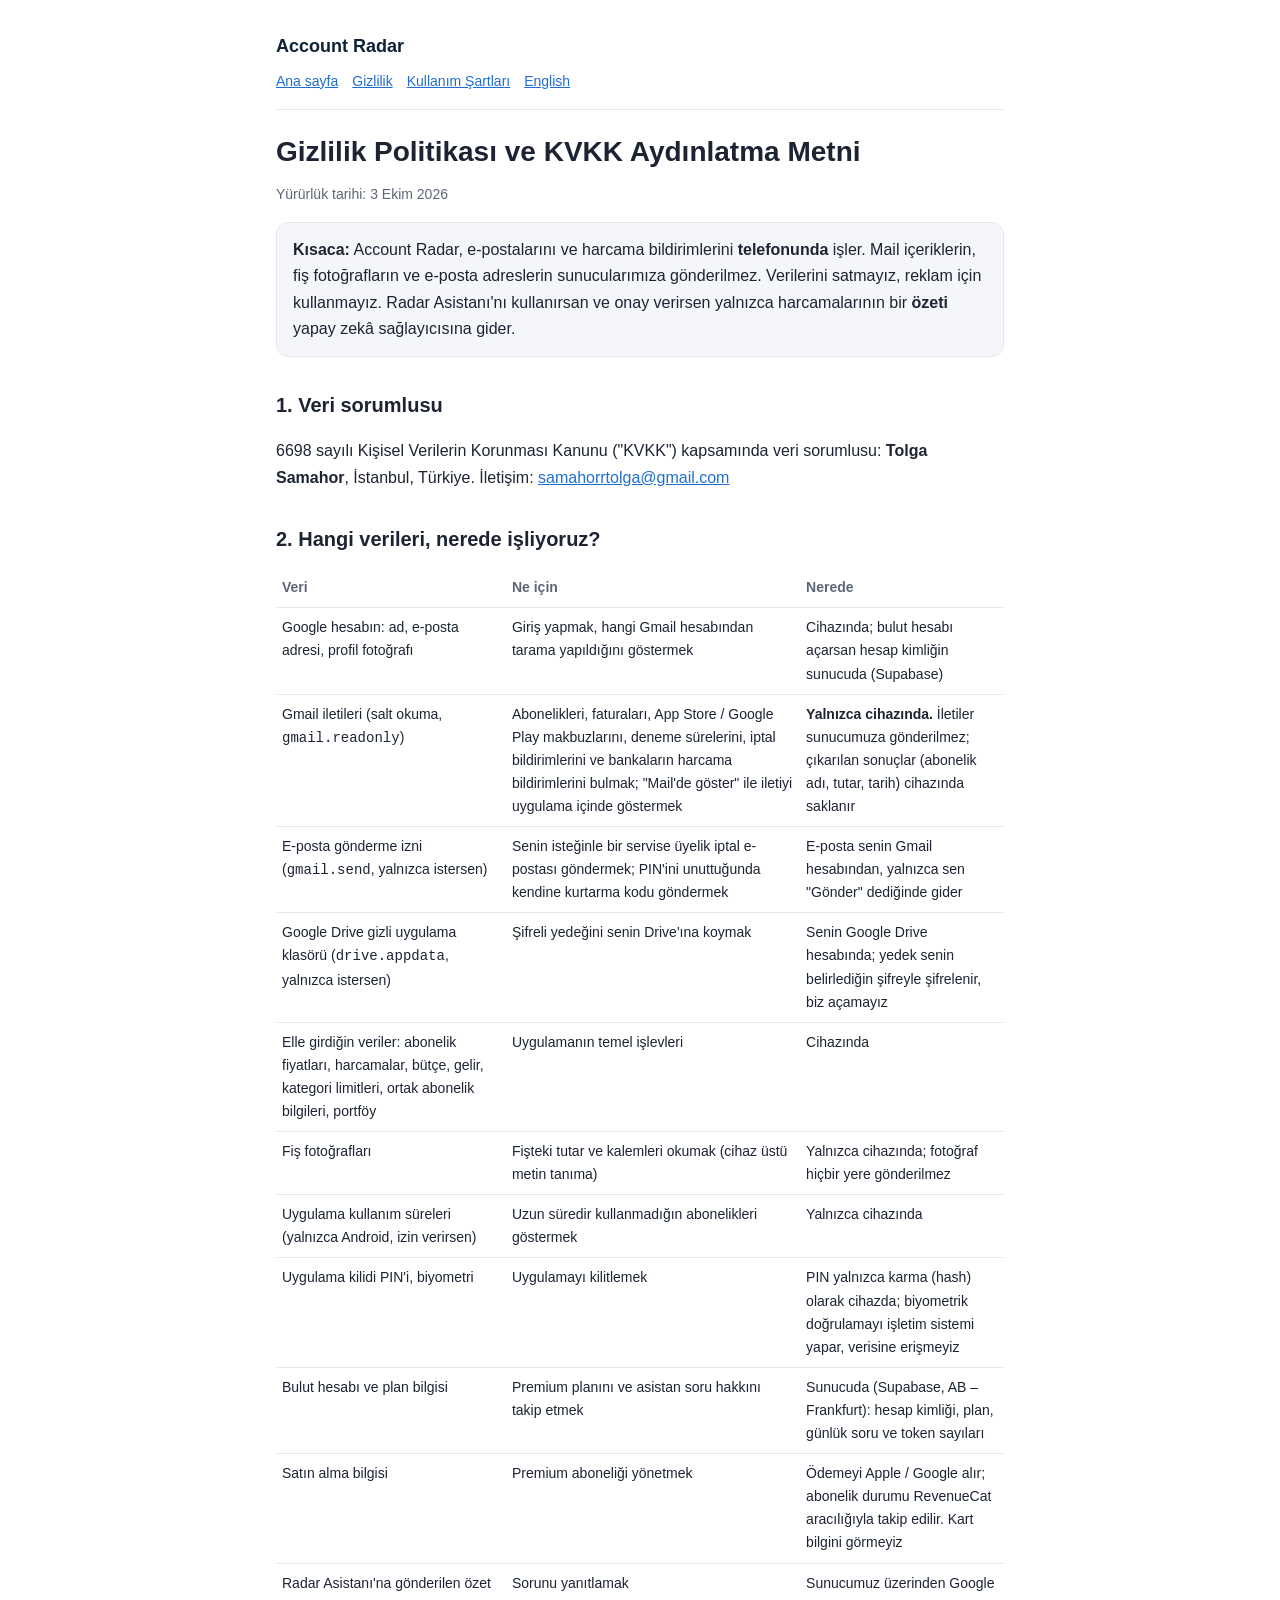
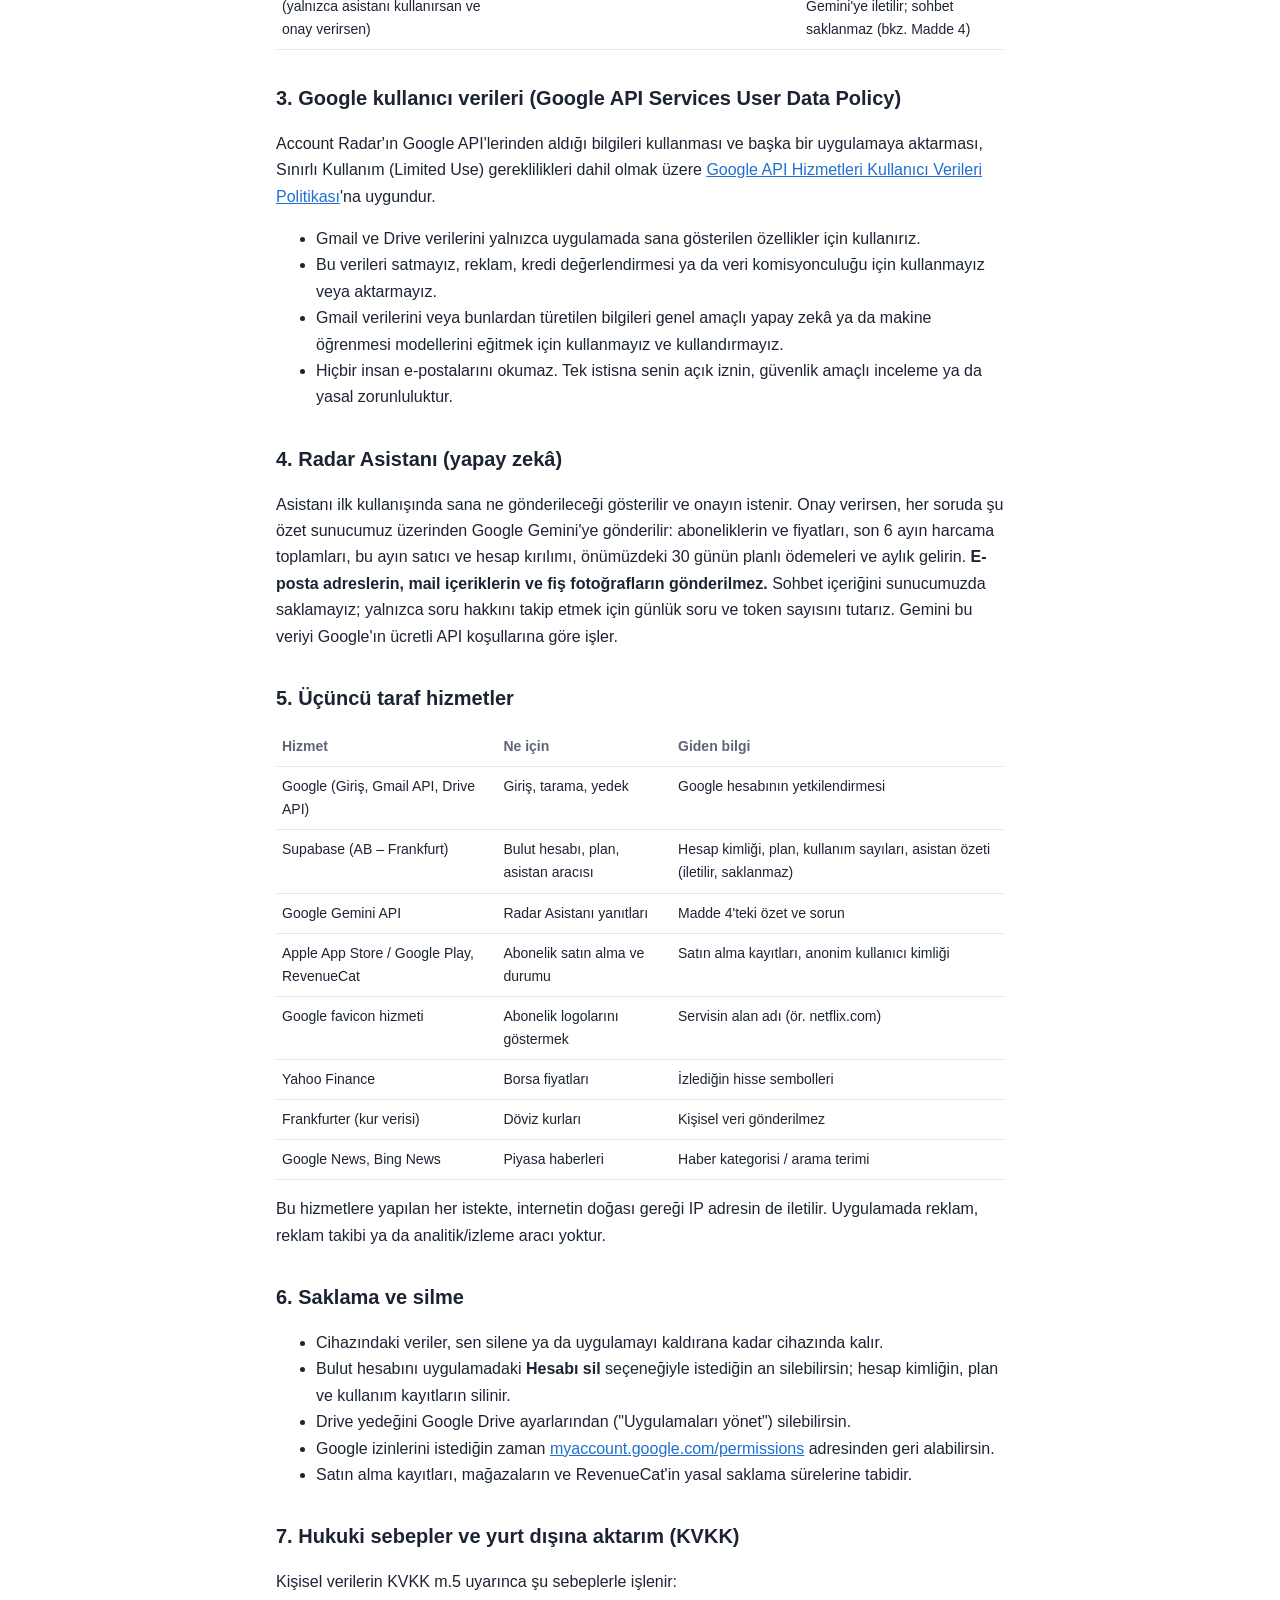
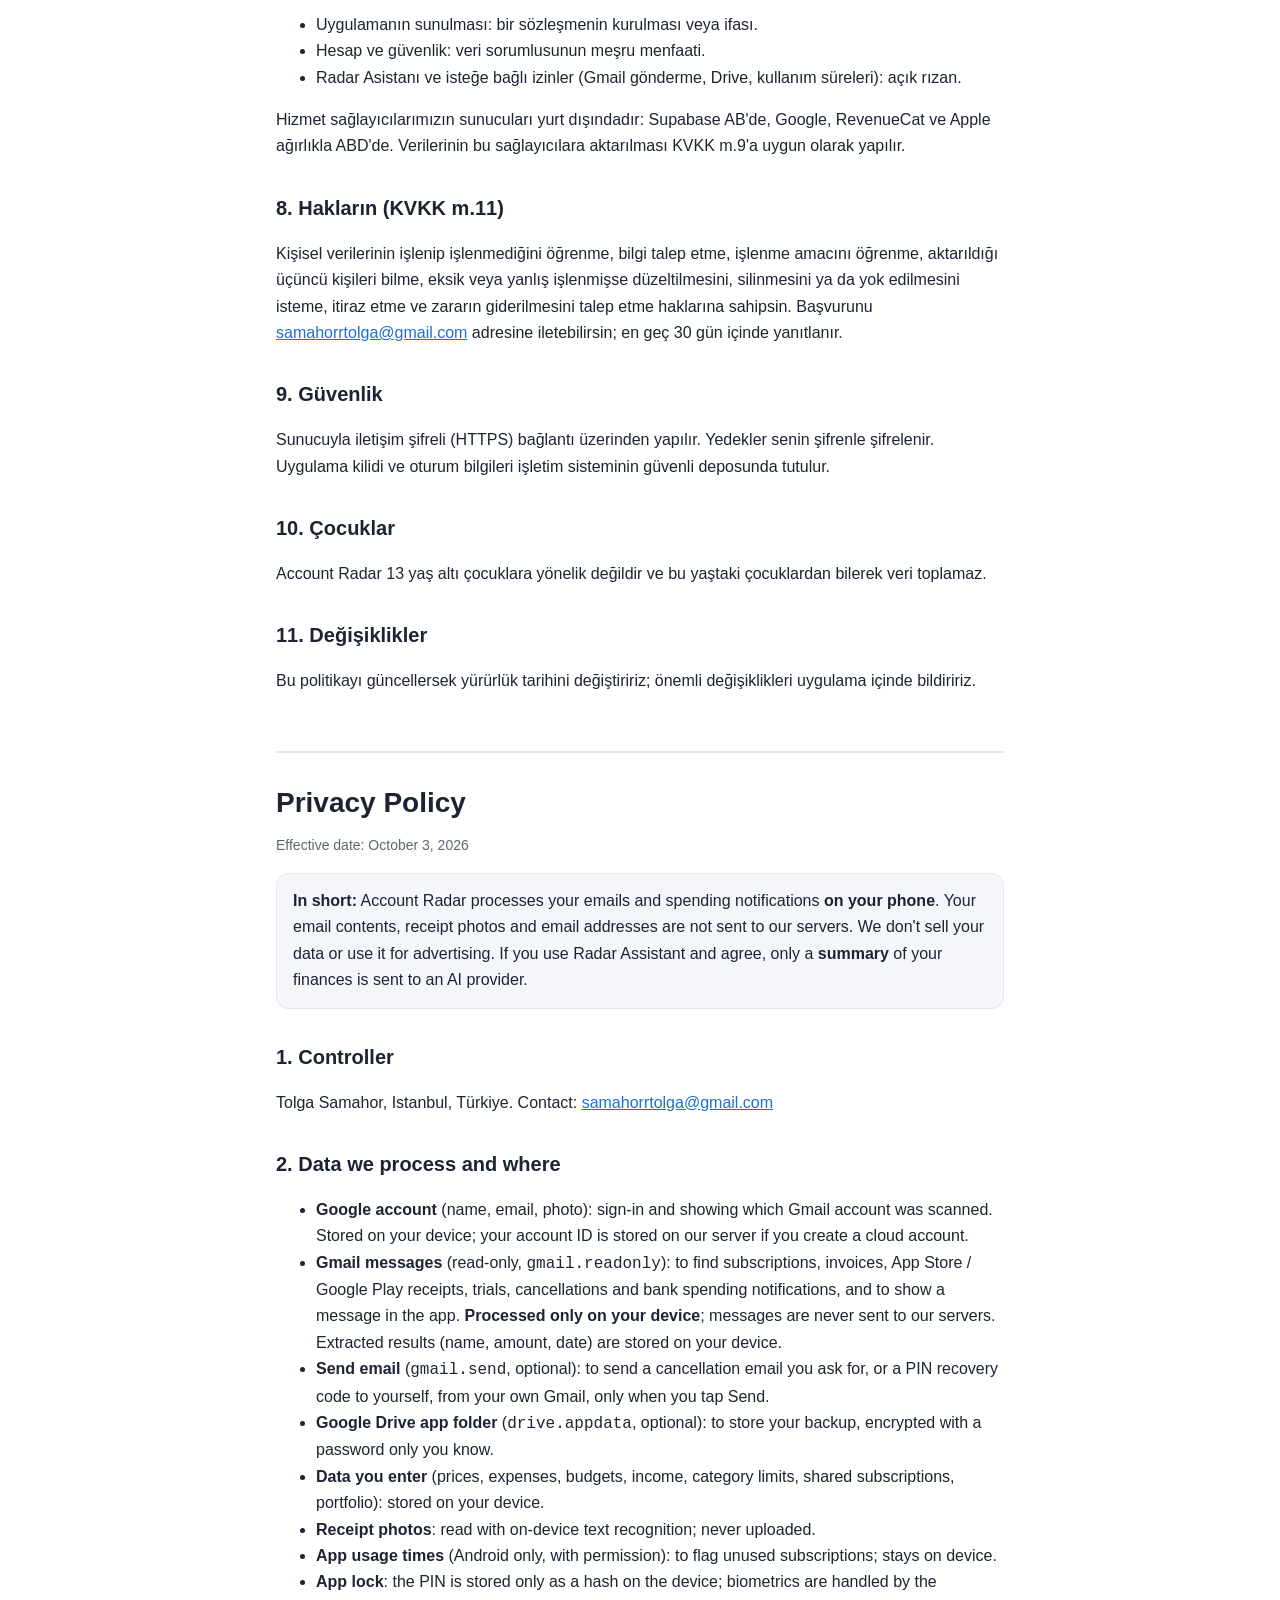
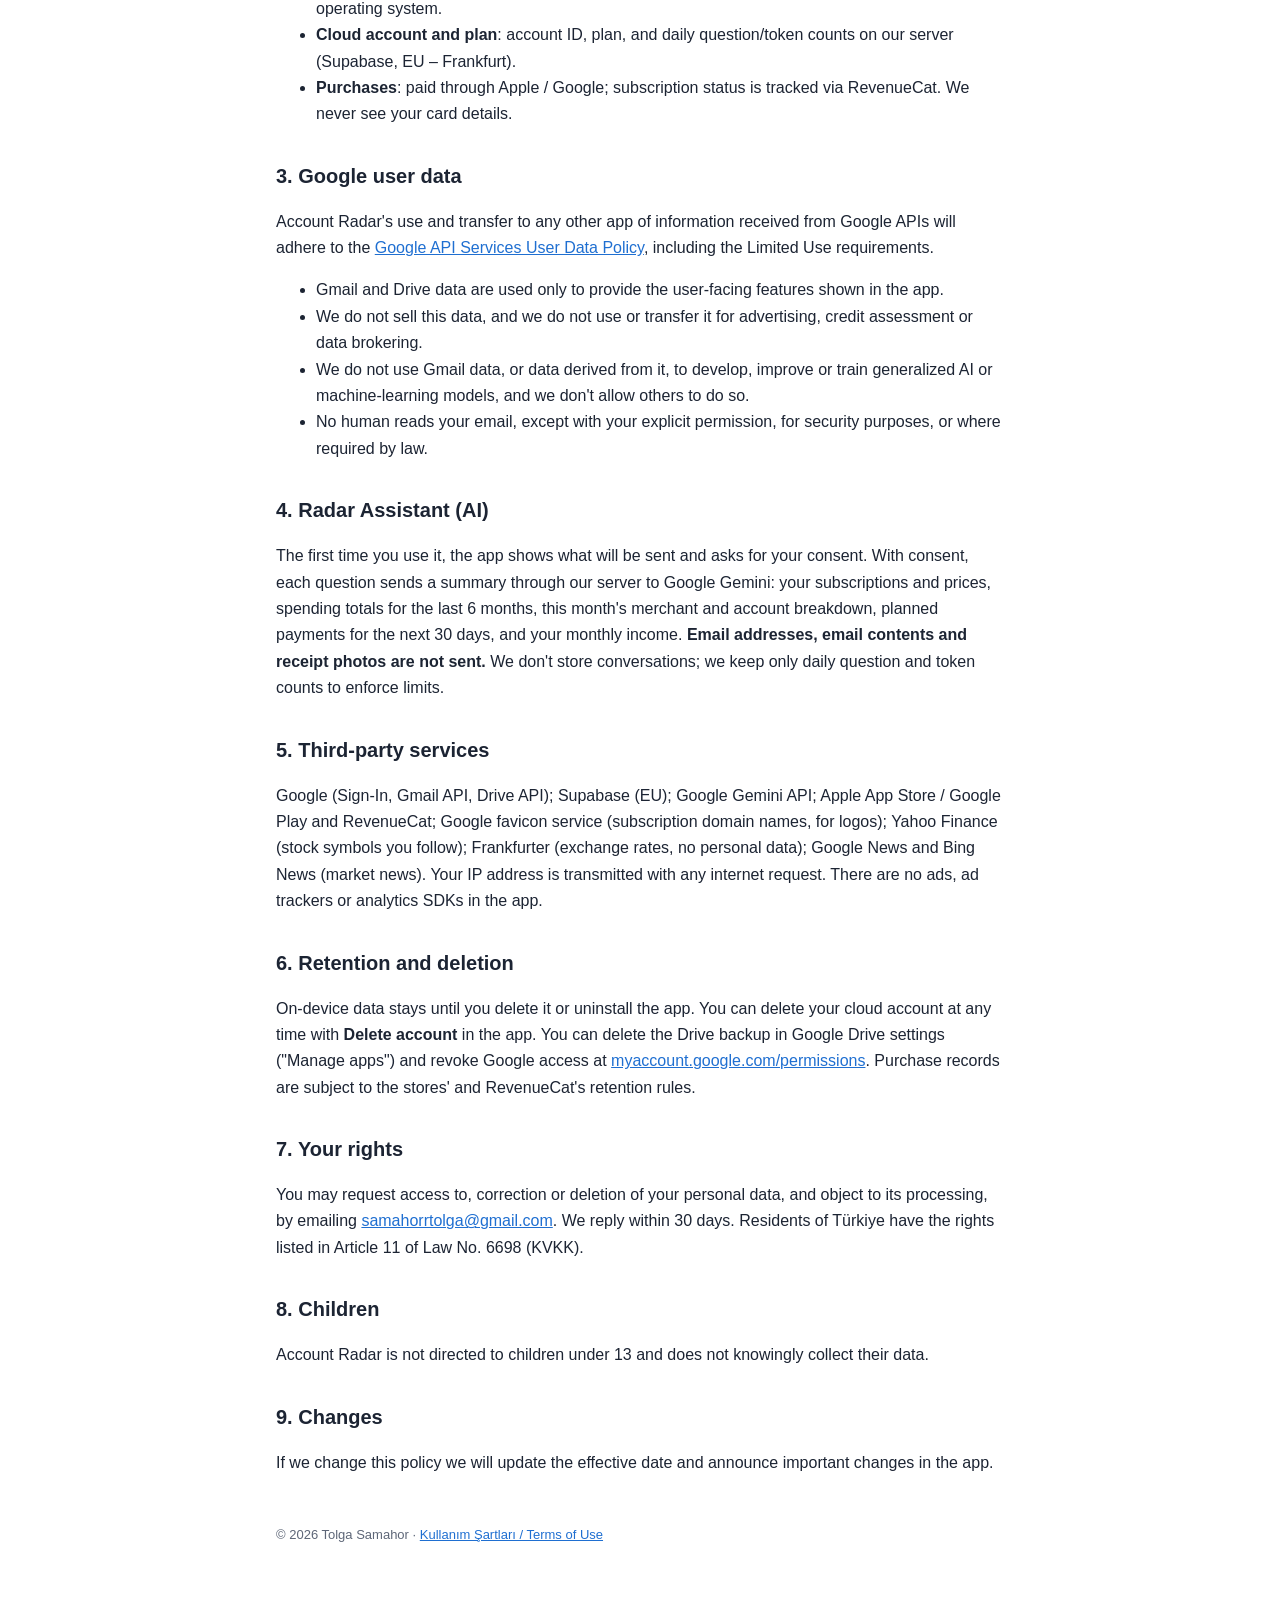
==== privacy.html @ ed90508c "Add files via upload" ====
<!doctype html>
<html lang="tr">
<head>
<meta charset="utf-8">
<meta name="viewport" content="width=device-width, initial-scale=1">
<title>Gizlilik Politikası · Account Radar</title>
<link rel="stylesheet" href="style.css">
</head>
<body>
<main>
<header>
  <a class="brand" href="index.html">Account Radar</a>
  <nav><a href="index.html">Ana sayfa</a><a href="privacy.html">Gizlilik</a><a href="terms.html">Kullanım Şartları</a><a href="#en">English</a></nav>
</header>

<h1>Gizlilik Politikası ve KVKK Aydınlatma Metni</h1>
<p class="muted">Yürürlük tarihi: 3 Ekim 2026</p>

<div class="box">
  <strong>Kısaca:</strong> Account Radar, e-postalarını ve harcama bildirimlerini <strong>telefonunda</strong> işler. Mail içeriklerin, fiş fotoğrafların ve e-posta adreslerin sunucularımıza gönderilmez. Verilerini satmayız, reklam için kullanmayız. Radar Asistanı'nı kullanırsan ve onay verirsen yalnızca harcamalarının bir <strong>özeti</strong> yapay zekâ sağlayıcısına gider.
</div>

<h2>1. Veri sorumlusu</h2>
<p>6698 sayılı Kişisel Verilerin Korunması Kanunu ("KVKK") kapsamında veri sorumlusu: <strong>Tolga Samahor</strong>, İstanbul, Türkiye. İletişim: <a href="mailto:samahorrtolga@gmail.com">samahorrtolga@gmail.com</a></p>

<h2>2. Hangi verileri, nerede işliyoruz?</h2>
<table>
  <thead><tr><th>Veri</th><th>Ne için</th><th>Nerede</th></tr></thead>
  <tbody>
    <tr><td>Google hesabın: ad, e-posta adresi, profil fotoğrafı</td><td>Giriş yapmak, hangi Gmail hesabından tarama yapıldığını göstermek</td><td>Cihazında; bulut hesabı açarsan hesap kimliğin sunucuda (Supabase)</td></tr>
    <tr><td>Gmail iletileri (salt okuma, <code>gmail.readonly</code>)</td><td>Abonelikleri, faturaları, App Store / Google Play makbuzlarını, deneme sürelerini, iptal bildirimlerini ve bankaların harcama bildirimlerini bulmak; "Mail'de göster" ile iletiyi uygulama içinde göstermek</td><td><strong>Yalnızca cihazında.</strong> İletiler sunucumuza gönderilmez; çıkarılan sonuçlar (abonelik adı, tutar, tarih) cihazında saklanır</td></tr>
    <tr><td>E-posta gönderme izni (<code>gmail.send</code>, yalnızca istersen)</td><td>Senin isteğinle bir servise üyelik iptal e-postası göndermek; PIN'ini unuttuğunda kendine kurtarma kodu göndermek</td><td>E-posta senin Gmail hesabından, yalnızca sen "Gönder" dediğinde gider</td></tr>
    <tr><td>Google Drive gizli uygulama klasörü (<code>drive.appdata</code>, yalnızca istersen)</td><td>Şifreli yedeğini senin Drive'ına koymak</td><td>Senin Google Drive hesabında; yedek senin belirlediğin şifreyle şifrelenir, biz açamayız</td></tr>
    <tr><td>Elle girdiğin veriler: abonelik fiyatları, harcamalar, bütçe, gelir, kategori limitleri, ortak abonelik bilgileri, portföy</td><td>Uygulamanın temel işlevleri</td><td>Cihazında</td></tr>
    <tr><td>Fiş fotoğrafları</td><td>Fişteki tutar ve kalemleri okumak (cihaz üstü metin tanıma)</td><td>Yalnızca cihazında; fotoğraf hiçbir yere gönderilmez</td></tr>
    <tr><td>Uygulama kullanım süreleri (yalnızca Android, izin verirsen)</td><td>Uzun süredir kullanmadığın abonelikleri göstermek</td><td>Yalnızca cihazında</td></tr>
    <tr><td>Uygulama kilidi PIN'i, biyometri</td><td>Uygulamayı kilitlemek</td><td>PIN yalnızca karma (hash) olarak cihazda; biyometrik doğrulamayı işletim sistemi yapar, verisine erişmeyiz</td></tr>
    <tr><td>Bulut hesabı ve plan bilgisi</td><td>Premium planını ve asistan soru hakkını takip etmek</td><td>Sunucuda (Supabase, AB – Frankfurt): hesap kimliği, plan, günlük soru ve token sayıları</td></tr>
    <tr><td>Satın alma bilgisi</td><td>Premium aboneliği yönetmek</td><td>Ödemeyi Apple / Google alır; abonelik durumu RevenueCat aracılığıyla takip edilir. Kart bilgini görmeyiz</td></tr>
    <tr><td>Radar Asistanı'na gönderilen özet (yalnızca asistanı kullanırsan ve onay verirsen)</td><td>Sorunu yanıtlamak</td><td>Sunucumuz üzerinden Google Gemini'ye iletilir; sohbet saklanmaz (bkz. Madde 4)</td></tr>
  </tbody>
</table>

<h2>3. Google kullanıcı verileri (Google API Services User Data Policy)</h2>
<p>Account Radar'ın Google API'lerinden aldığı bilgileri kullanması ve başka bir uygulamaya aktarması, Sınırlı Kullanım (Limited Use) gereklilikleri dahil olmak üzere <a href="https://developers.google.com/terms/api-services-user-data-policy">Google API Hizmetleri Kullanıcı Verileri Politikası</a>'na uygundur.</p>
<ul>
  <li>Gmail ve Drive verilerini yalnızca uygulamada sana gösterilen özellikler için kullanırız.</li>
  <li>Bu verileri satmayız, reklam, kredi değerlendirmesi ya da veri komisyonculuğu için kullanmayız veya aktarmayız.</li>
  <li>Gmail verilerini veya bunlardan türetilen bilgileri genel amaçlı yapay zekâ ya da makine öğrenmesi modellerini eğitmek için kullanmayız ve kullandırmayız.</li>
  <li>Hiçbir insan e-postalarını okumaz. Tek istisna senin açık iznin, güvenlik amaçlı inceleme ya da yasal zorunluluktur.</li>
</ul>

<h2>4. Radar Asistanı (yapay zekâ)</h2>
<p>Asistanı ilk kullanışında sana ne gönderileceği gösterilir ve onayın istenir. Onay verirsen, her soruda şu özet sunucumuz üzerinden Google Gemini'ye gönderilir: aboneliklerin ve fiyatları, son 6 ayın harcama toplamları, bu ayın satıcı ve hesap kırılımı, önümüzdeki 30 günün planlı ödemeleri ve aylık gelirin. <strong>E-posta adreslerin, mail içeriklerin ve fiş fotoğrafların gönderilmez.</strong> Sohbet içeriğini sunucumuzda saklamayız; yalnızca soru hakkını takip etmek için günlük soru ve token sayısını tutarız. Gemini bu veriyi Google'ın ücretli API koşullarına göre işler.</p>

<h2>5. Üçüncü taraf hizmetler</h2>
<table>
  <thead><tr><th>Hizmet</th><th>Ne için</th><th>Giden bilgi</th></tr></thead>
  <tbody>
    <tr><td>Google (Giriş, Gmail API, Drive API)</td><td>Giriş, tarama, yedek</td><td>Google hesabının yetkilendirmesi</td></tr>
    <tr><td>Supabase (AB – Frankfurt)</td><td>Bulut hesabı, plan, asistan aracısı</td><td>Hesap kimliği, plan, kullanım sayıları, asistan özeti (iletilir, saklanmaz)</td></tr>
    <tr><td>Google Gemini API</td><td>Radar Asistanı yanıtları</td><td>Madde 4'teki özet ve sorun</td></tr>
    <tr><td>Apple App Store / Google Play, RevenueCat</td><td>Abonelik satın alma ve durumu</td><td>Satın alma kayıtları, anonim kullanıcı kimliği</td></tr>
    <tr><td>Google favicon hizmeti</td><td>Abonelik logolarını göstermek</td><td>Servisin alan adı (ör. netflix.com)</td></tr>
    <tr><td>Yahoo Finance</td><td>Borsa fiyatları</td><td>İzlediğin hisse sembolleri</td></tr>
    <tr><td>Frankfurter (kur verisi)</td><td>Döviz kurları</td><td>Kişisel veri gönderilmez</td></tr>
    <tr><td>Google News, Bing News</td><td>Piyasa haberleri</td><td>Haber kategorisi / arama terimi</td></tr>
  </tbody>
</table>
<p>Bu hizmetlere yapılan her istekte, internetin doğası gereği IP adresin de iletilir. Uygulamada reklam, reklam takibi ya da analitik/izleme aracı yoktur.</p>

<h2>6. Saklama ve silme</h2>
<ul>
  <li>Cihazındaki veriler, sen silene ya da uygulamayı kaldırana kadar cihazında kalır.</li>
  <li>Bulut hesabını uygulamadaki <strong>Hesabı sil</strong> seçeneğiyle istediğin an silebilirsin; hesap kimliğin, plan ve kullanım kayıtların silinir.</li>
  <li>Drive yedeğini Google Drive ayarlarından ("Uygulamaları yönet") silebilirsin.</li>
  <li>Google izinlerini istediğin zaman <a href="https://myaccount.google.com/permissions">myaccount.google.com/permissions</a> adresinden geri alabilirsin.</li>
  <li>Satın alma kayıtları, mağazaların ve RevenueCat'in yasal saklama sürelerine tabidir.</li>
</ul>

<h2>7. Hukuki sebepler ve yurt dışına aktarım (KVKK)</h2>
<p>Kişisel verilerin KVKK m.5 uyarınca şu sebeplerle işlenir:</p>
<ul>
  <li>Uygulamanın sunulması: bir sözleşmenin kurulması veya ifası.</li>
  <li>Hesap ve güvenlik: veri sorumlusunun meşru menfaati.</li>
  <li>Radar Asistanı ve isteğe bağlı izinler (Gmail gönderme, Drive, kullanım süreleri): açık rızan.</li>
</ul>
<p>Hizmet sağlayıcılarımızın sunucuları yurt dışındadır: Supabase AB'de, Google, RevenueCat ve Apple ağırlıkla ABD'de. Verilerinin bu sağlayıcılara aktarılması KVKK m.9'a uygun olarak yapılır.</p>

<h2>8. Hakların (KVKK m.11)</h2>
<p>Kişisel verilerinin işlenip işlenmediğini öğrenme, bilgi talep etme, işlenme amacını öğrenme, aktarıldığı üçüncü kişileri bilme, eksik veya yanlış işlenmişse düzeltilmesini, silinmesini ya da yok edilmesini isteme, itiraz etme ve zararın giderilmesini talep etme haklarına sahipsin. Başvurunu <a href="mailto:samahorrtolga@gmail.com">samahorrtolga@gmail.com</a> adresine iletebilirsin; en geç 30 gün içinde yanıtlanır.</p>

<h2>9. Güvenlik</h2>
<p>Sunucuyla iletişim şifreli (HTTPS) bağlantı üzerinden yapılır. Yedekler senin şifrenle şifrelenir. Uygulama kilidi ve oturum bilgileri işletim sisteminin güvenli deposunda tutulur.</p>

<h2>10. Çocuklar</h2>
<p>Account Radar 13 yaş altı çocuklara yönelik değildir ve bu yaştaki çocuklardan bilerek veri toplamaz.</p>

<h2>11. Değişiklikler</h2>
<p>Bu politikayı güncellersek yürürlük tarihini değiştiririz; önemli değişiklikleri uygulama içinde bildiririz.</p>

<!-- ============================ ENGLISH ============================ -->
<section class="lang" id="en" lang="en">
<h1>Privacy Policy</h1>
<p class="muted">Effective date: October 3, 2026</p>

<div class="box">
  <strong>In short:</strong> Account Radar processes your emails and spending notifications <strong>on your phone</strong>. Your email contents, receipt photos and email addresses are not sent to our servers. We don't sell your data or use it for advertising. If you use Radar Assistant and agree, only a <strong>summary</strong> of your finances is sent to an AI provider.
</div>

<h2>1. Controller</h2>
<p>Tolga Samahor, Istanbul, Türkiye. Contact: <a href="mailto:samahorrtolga@gmail.com">samahorrtolga@gmail.com</a></p>

<h2>2. Data we process and where</h2>
<ul>
  <li><strong>Google account</strong> (name, email, photo): sign-in and showing which Gmail account was scanned. Stored on your device; your account ID is stored on our server if you create a cloud account.</li>
  <li><strong>Gmail messages</strong> (read-only, <code>gmail.readonly</code>): to find subscriptions, invoices, App Store / Google Play receipts, trials, cancellations and bank spending notifications, and to show a message in the app. <strong>Processed only on your device</strong>; messages are never sent to our servers. Extracted results (name, amount, date) are stored on your device.</li>
  <li><strong>Send email</strong> (<code>gmail.send</code>, optional): to send a cancellation email you ask for, or a PIN recovery code to yourself, from your own Gmail, only when you tap Send.</li>
  <li><strong>Google Drive app folder</strong> (<code>drive.appdata</code>, optional): to store your backup, encrypted with a password only you know.</li>
  <li><strong>Data you enter</strong> (prices, expenses, budgets, income, category limits, shared subscriptions, portfolio): stored on your device.</li>
  <li><strong>Receipt photos</strong>: read with on-device text recognition; never uploaded.</li>
  <li><strong>App usage times</strong> (Android only, with permission): to flag unused subscriptions; stays on device.</li>
  <li><strong>App lock</strong>: the PIN is stored only as a hash on the device; biometrics are handled by the operating system.</li>
  <li><strong>Cloud account and plan</strong>: account ID, plan, and daily question/token counts on our server (Supabase, EU – Frankfurt).</li>
  <li><strong>Purchases</strong>: paid through Apple / Google; subscription status is tracked via RevenueCat. We never see your card details.</li>
</ul>

<h2>3. Google user data</h2>
<p>Account Radar's use and transfer to any other app of information received from Google APIs will adhere to the <a href="https://developers.google.com/terms/api-services-user-data-policy">Google API Services User Data Policy</a>, including the Limited Use requirements.</p>
<ul>
  <li>Gmail and Drive data are used only to provide the user-facing features shown in the app.</li>
  <li>We do not sell this data, and we do not use or transfer it for advertising, credit assessment or data brokering.</li>
  <li>We do not use Gmail data, or data derived from it, to develop, improve or train generalized AI or machine-learning models, and we don't allow others to do so.</li>
  <li>No human reads your email, except with your explicit permission, for security purposes, or where required by law.</li>
</ul>

<h2>4. Radar Assistant (AI)</h2>
<p>The first time you use it, the app shows what will be sent and asks for your consent. With consent, each question sends a summary through our server to Google Gemini: your subscriptions and prices, spending totals for the last 6 months, this month's merchant and account breakdown, planned payments for the next 30 days, and your monthly income. <strong>Email addresses, email contents and receipt photos are not sent.</strong> We don't store conversations; we keep only daily question and token counts to enforce limits.</p>

<h2>5. Third-party services</h2>
<p>Google (Sign-In, Gmail API, Drive API); Supabase (EU); Google Gemini API; Apple App Store / Google Play and RevenueCat; Google favicon service (subscription domain names, for logos); Yahoo Finance (stock symbols you follow); Frankfurter (exchange rates, no personal data); Google News and Bing News (market news). Your IP address is transmitted with any internet request. There are no ads, ad trackers or analytics SDKs in the app.</p>

<h2>6. Retention and deletion</h2>
<p>On-device data stays until you delete it or uninstall the app. You can delete your cloud account at any time with <strong>Delete account</strong> in the app. You can delete the Drive backup in Google Drive settings ("Manage apps") and revoke Google access at <a href="https://myaccount.google.com/permissions">myaccount.google.com/permissions</a>. Purchase records are subject to the stores' and RevenueCat's retention rules.</p>

<h2>7. Your rights</h2>
<p>You may request access to, correction or deletion of your personal data, and object to its processing, by emailing <a href="mailto:samahorrtolga@gmail.com">samahorrtolga@gmail.com</a>. We reply within 30 days. Residents of Türkiye have the rights listed in Article 11 of Law No. 6698 (KVKK).</p>

<h2>8. Children</h2>
<p>Account Radar is not directed to children under 13 and does not knowingly collect their data.</p>

<h2>9. Changes</h2>
<p>If we change this policy we will update the effective date and announce important changes in the app.</p>
</section>

<footer>© 2026 Tolga Samahor · <a href="terms.html">Kullanım Şartları / Terms of Use</a></footer>
</main>
</body>
</html>
---- style.css ----
:root {
  --bg: #ffffff;
  --fg: #1c2433;
  --muted: #5d6677;
  --line: #e3e7ee;
  --accent: #0e2136;
  --link: #1f6fd1;
  --soft: #f4f6fa;
}
@media (prefers-color-scheme: dark) {
  :root {
    --bg: #0b1420;
    --fg: #e6ebf2;
    --muted: #9aa5b5;
    --line: #223044;
    --accent: #79bdff;
    --link: #79bdff;
    --soft: #121e2d;
  }
}
* { box-sizing: border-box; }
body {
  margin: 0;
  background: var(--bg);
  color: var(--fg);
  font: 16px/1.65 -apple-system, BlinkMacSystemFont, "Segoe UI", Inter, Roboto, sans-serif;
}
main { max-width: 760px; margin: 0 auto; padding: 32px 16px 64px; }
header { border-bottom: 1px solid var(--line); padding-bottom: 16px; margin-bottom: 24px; }
header a.brand { color: var(--accent); font-weight: 700; text-decoration: none; font-size: 18px; }
nav { margin-top: 8px; font-size: 14px; }
nav a { margin-right: 14px; }
h1 { font-size: 28px; line-height: 1.25; margin: 8px 0 4px; }
h2 { font-size: 20px; margin: 32px 0 8px; }
h3 { font-size: 16px; margin: 20px 0 6px; }
p, li { color: var(--fg); }
.muted { color: var(--muted); font-size: 14px; }
a { color: var(--link); }
.box { background: var(--soft); border: 1px solid var(--line); border-radius: 12px; padding: 14px 16px; margin: 16px 0; }
table { width: 100%; border-collapse: collapse; font-size: 14px; margin: 12px 0; }
th, td { text-align: left; vertical-align: top; padding: 8px 6px; border-bottom: 1px solid var(--line); }
th { color: var(--muted); font-weight: 600; }
.lang { margin-top: 56px; padding-top: 24px; border-top: 2px solid var(--line); }
footer { margin-top: 48px; color: var(--muted); font-size: 13px; }
@media (max-width: 520px) { table, thead, tbody, tr, th, td { display: block; } thead { display: none; } td { border: 0; padding: 2px 0; } tr { border-bottom: 1px solid var(--line); padding: 8px 0; } }
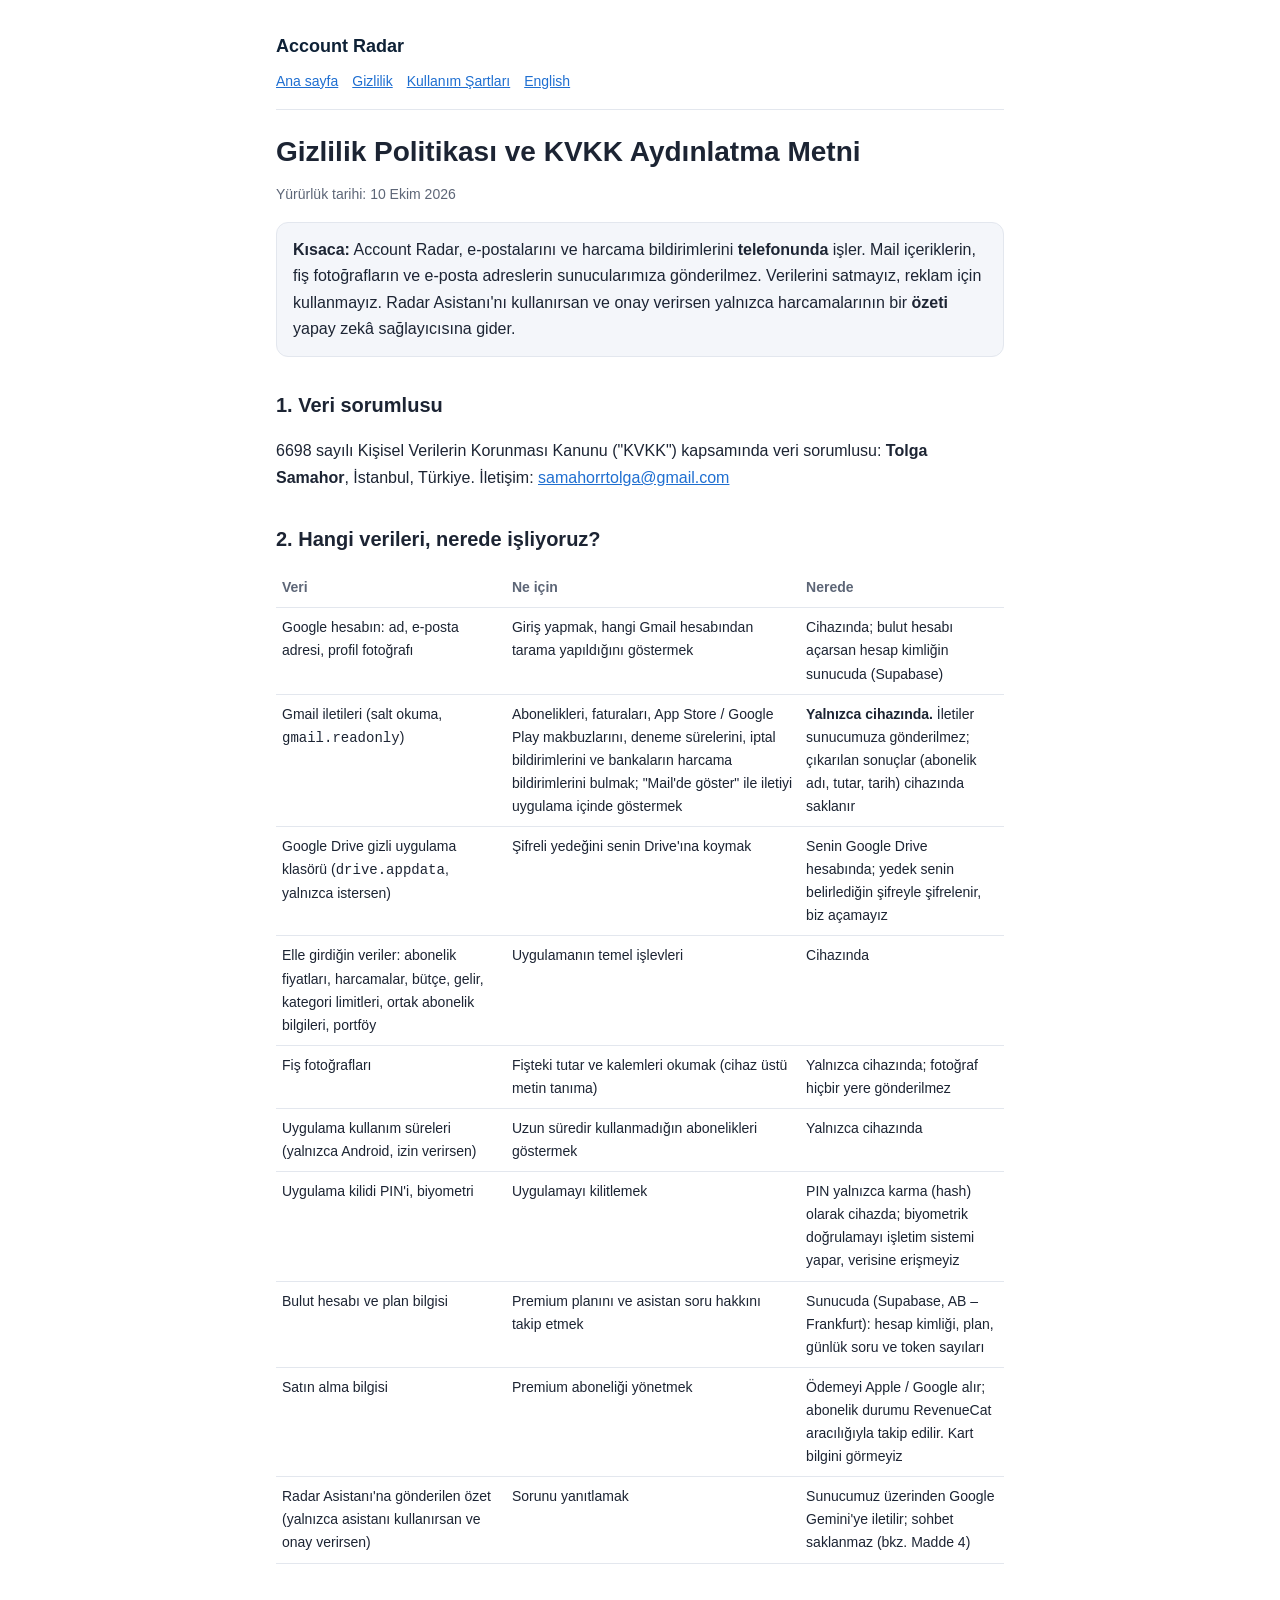
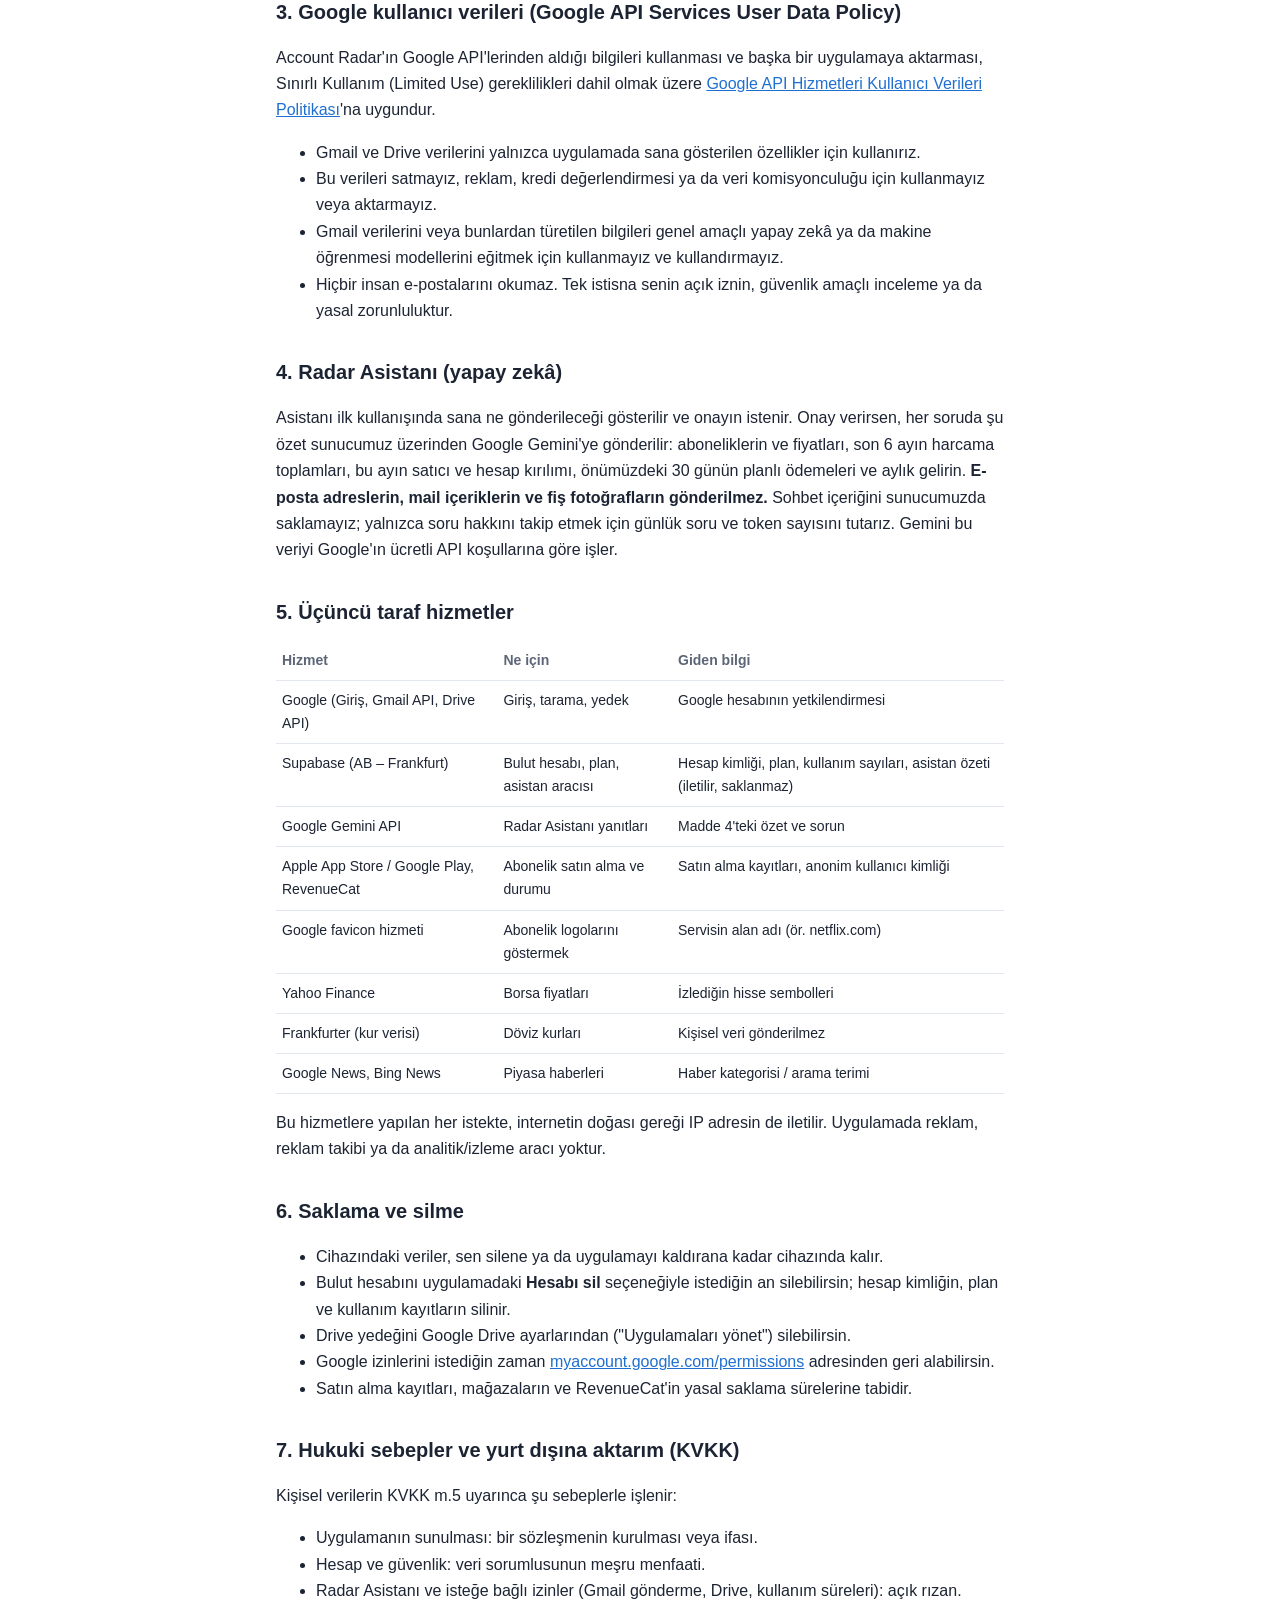
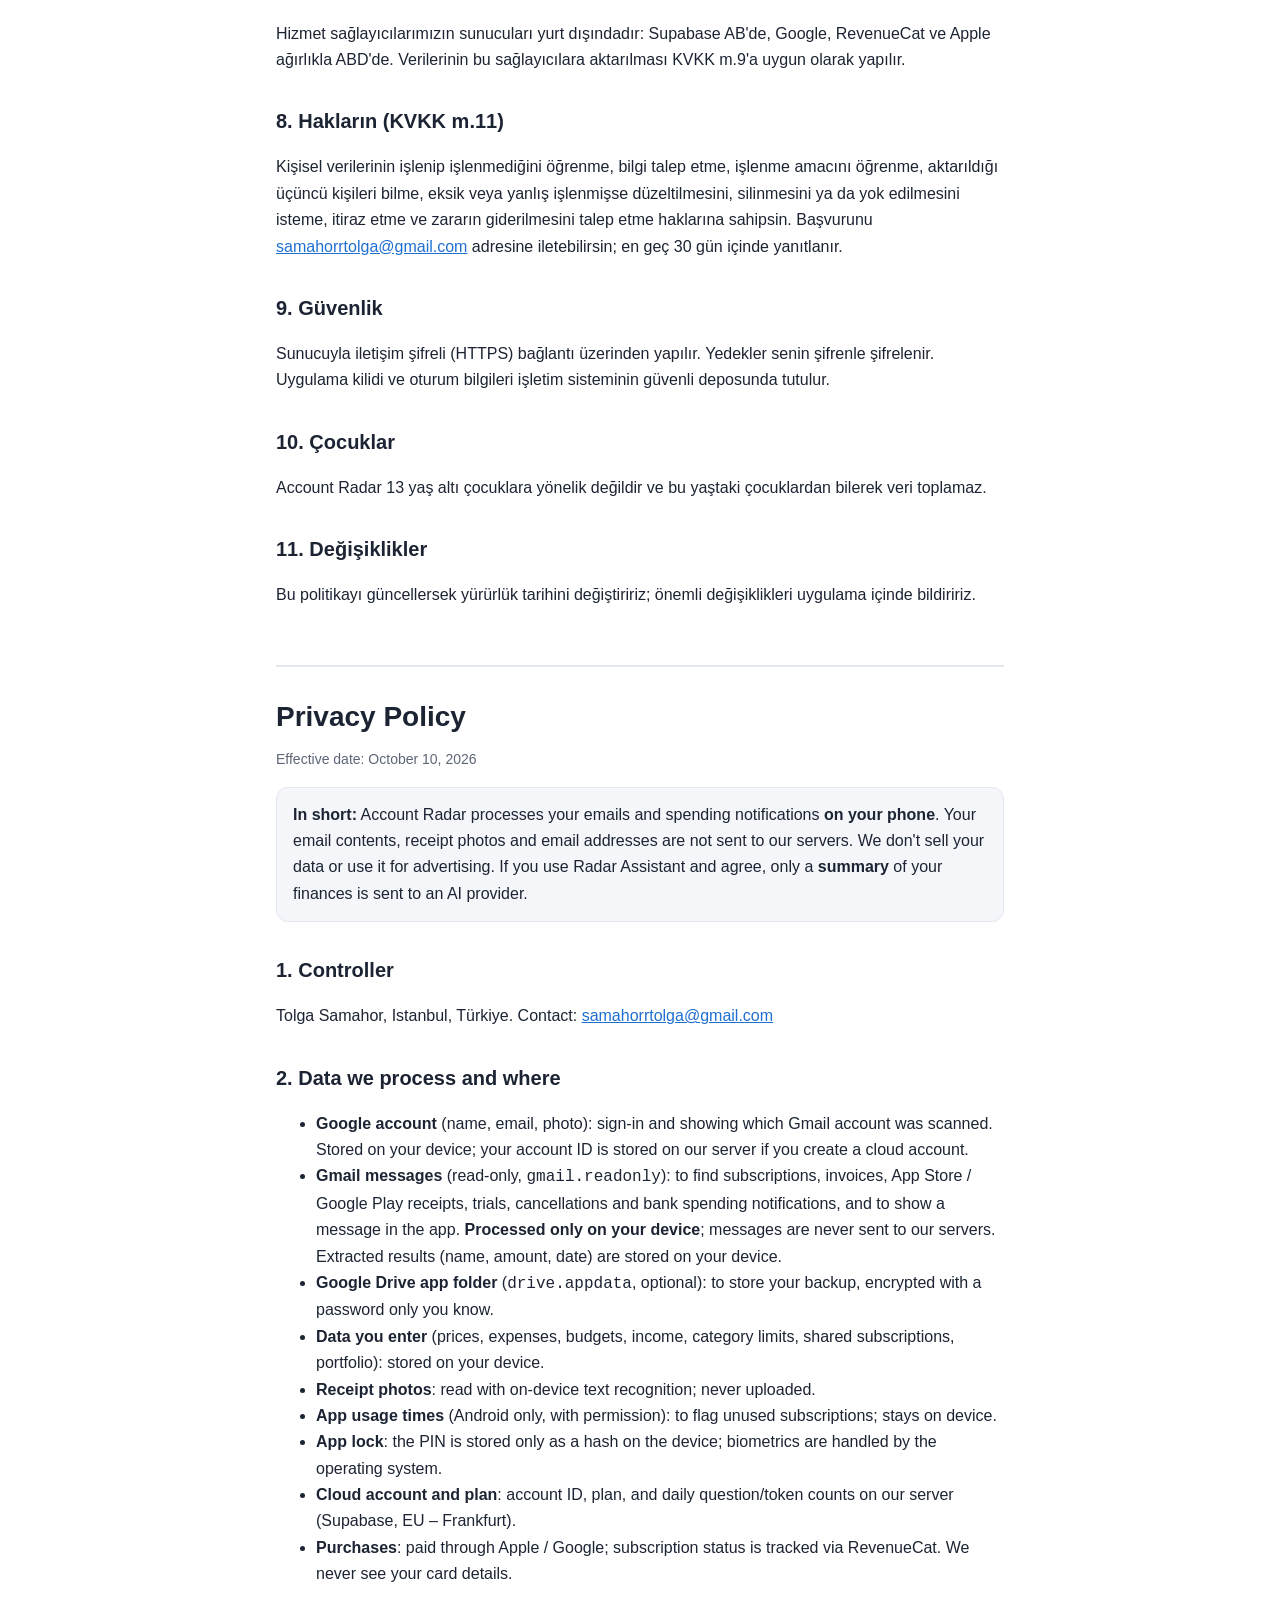
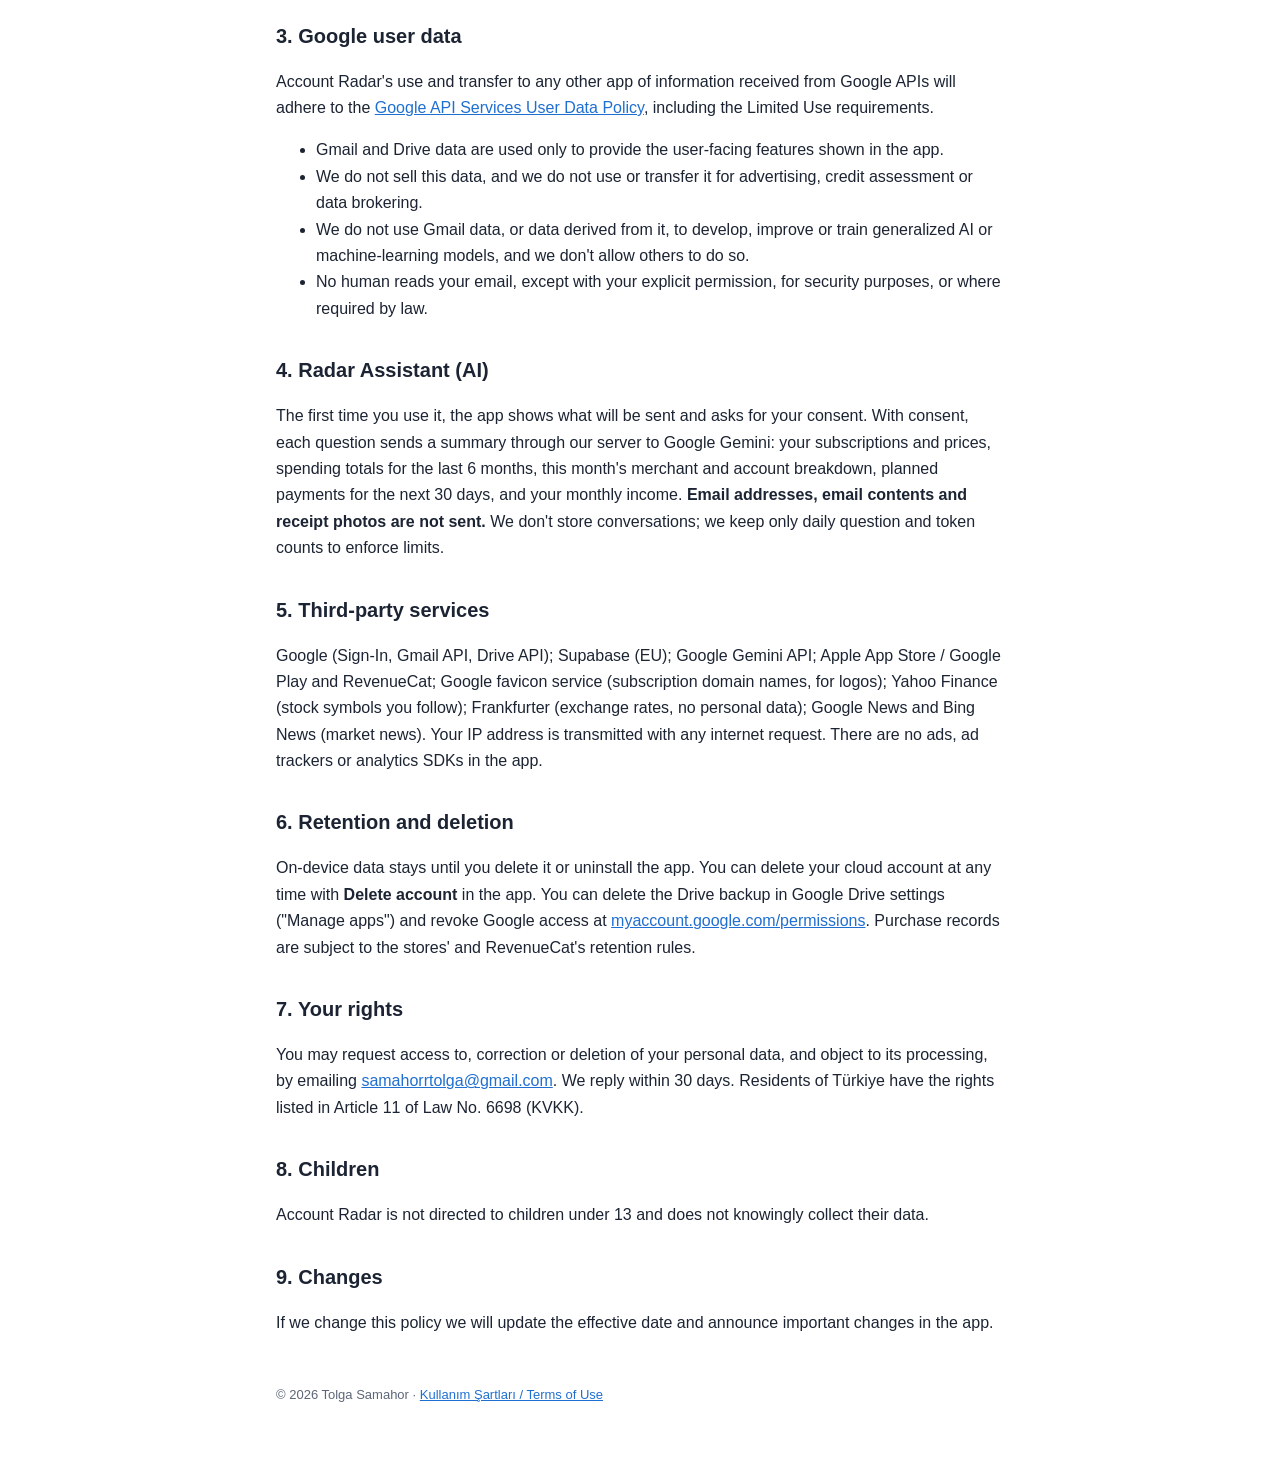
==== commit 719d12f0: "Add files via upload" ====
--- a/privacy.html
+++ b/privacy.html
@@ -14,7 +14,7 @@
 </header>
 
 <h1>Gizlilik Politikası ve KVKK Aydınlatma Metni</h1>
-<p class="muted">Yürürlük tarihi: 3 Ekim 2026</p>
+<p class="muted">Yürürlük tarihi: 10 Ekim 2026</p>
 
 <div class="box">
   <strong>Kısaca:</strong> Account Radar, e-postalarını ve harcama bildirimlerini <strong>telefonunda</strong> işler. Mail içeriklerin, fiş fotoğrafların ve e-posta adreslerin sunucularımıza gönderilmez. Verilerini satmayız, reklam için kullanmayız. Radar Asistanı'nı kullanırsan ve onay verirsen yalnızca harcamalarının bir <strong>özeti</strong> yapay zekâ sağlayıcısına gider.
@@ -29,7 +29,6 @@
   <tbody>
     <tr><td>Google hesabın: ad, e-posta adresi, profil fotoğrafı</td><td>Giriş yapmak, hangi Gmail hesabından tarama yapıldığını göstermek</td><td>Cihazında; bulut hesabı açarsan hesap kimliğin sunucuda (Supabase)</td></tr>
     <tr><td>Gmail iletileri (salt okuma, <code>gmail.readonly</code>)</td><td>Abonelikleri, faturaları, App Store / Google Play makbuzlarını, deneme sürelerini, iptal bildirimlerini ve bankaların harcama bildirimlerini bulmak; "Mail'de göster" ile iletiyi uygulama içinde göstermek</td><td><strong>Yalnızca cihazında.</strong> İletiler sunucumuza gönderilmez; çıkarılan sonuçlar (abonelik adı, tutar, tarih) cihazında saklanır</td></tr>
-    <tr><td>E-posta gönderme izni (<code>gmail.send</code>, yalnızca istersen)</td><td>Senin isteğinle bir servise üyelik iptal e-postası göndermek; PIN'ini unuttuğunda kendine kurtarma kodu göndermek</td><td>E-posta senin Gmail hesabından, yalnızca sen "Gönder" dediğinde gider</td></tr>
     <tr><td>Google Drive gizli uygulama klasörü (<code>drive.appdata</code>, yalnızca istersen)</td><td>Şifreli yedeğini senin Drive'ına koymak</td><td>Senin Google Drive hesabında; yedek senin belirlediğin şifreyle şifrelenir, biz açamayız</td></tr>
     <tr><td>Elle girdiğin veriler: abonelik fiyatları, harcamalar, bütçe, gelir, kategori limitleri, ortak abonelik bilgileri, portföy</td><td>Uygulamanın temel işlevleri</td><td>Cihazında</td></tr>
     <tr><td>Fiş fotoğrafları</td><td>Fişteki tutar ve kalemleri okumak (cihaz üstü metin tanıma)</td><td>Yalnızca cihazında; fotoğraf hiçbir yere gönderilmez</td></tr>
@@ -102,7 +101,7 @@
 <!-- ============================ ENGLISH ============================ -->
 <section class="lang" id="en" lang="en">
 <h1>Privacy Policy</h1>
-<p class="muted">Effective date: October 3, 2026</p>
+<p class="muted">Effective date: October 10, 2026</p>
 
 <div class="box">
   <strong>In short:</strong> Account Radar processes your emails and spending notifications <strong>on your phone</strong>. Your email contents, receipt photos and email addresses are not sent to our servers. We don't sell your data or use it for advertising. If you use Radar Assistant and agree, only a <strong>summary</strong> of your finances is sent to an AI provider.
@@ -115,7 +114,6 @@
 <ul>
   <li><strong>Google account</strong> (name, email, photo): sign-in and showing which Gmail account was scanned. Stored on your device; your account ID is stored on our server if you create a cloud account.</li>
   <li><strong>Gmail messages</strong> (read-only, <code>gmail.readonly</code>): to find subscriptions, invoices, App Store / Google Play receipts, trials, cancellations and bank spending notifications, and to show a message in the app. <strong>Processed only on your device</strong>; messages are never sent to our servers. Extracted results (name, amount, date) are stored on your device.</li>
-  <li><strong>Send email</strong> (<code>gmail.send</code>, optional): to send a cancellation email you ask for, or a PIN recovery code to yourself, from your own Gmail, only when you tap Send.</li>
   <li><strong>Google Drive app folder</strong> (<code>drive.appdata</code>, optional): to store your backup, encrypted with a password only you know.</li>
   <li><strong>Data you enter</strong> (prices, expenses, budgets, income, category limits, shared subscriptions, portfolio): stored on your device.</li>
   <li><strong>Receipt photos</strong>: read with on-device text recognition; never uploaded.</li>
